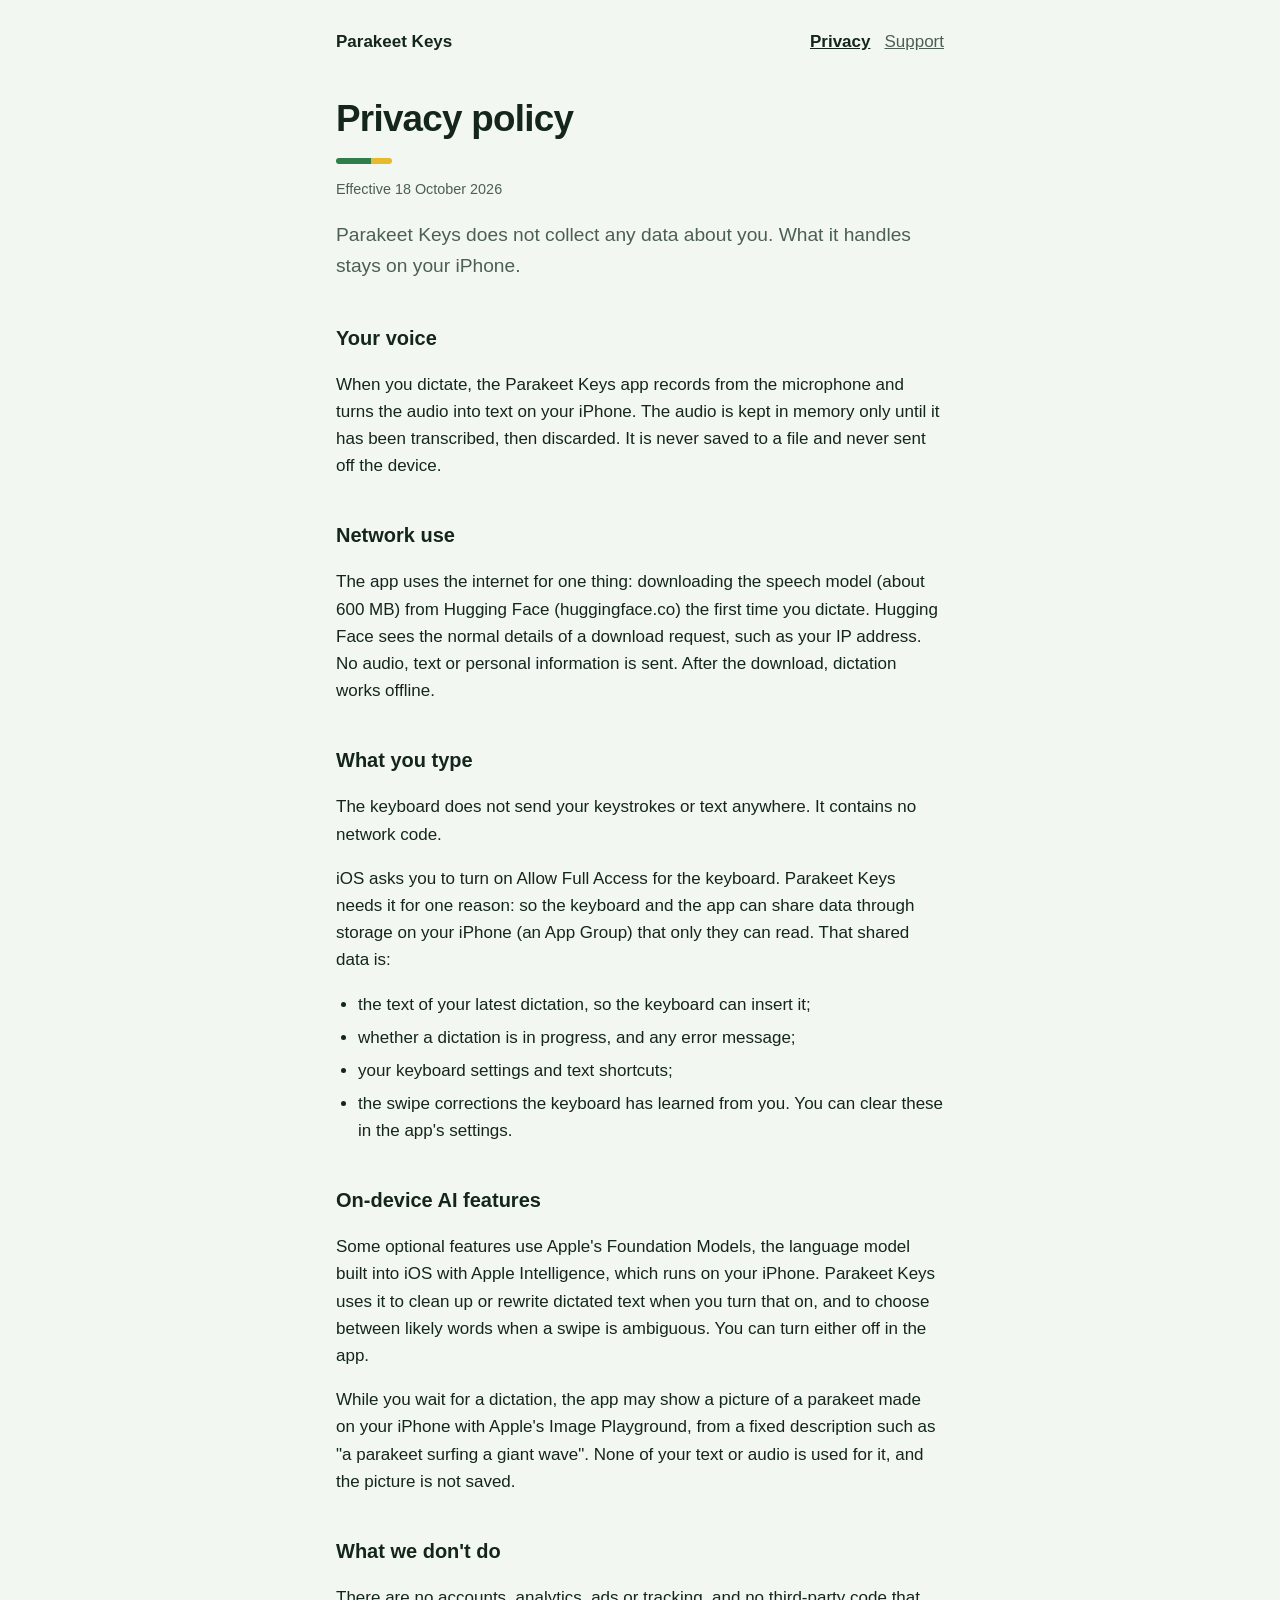
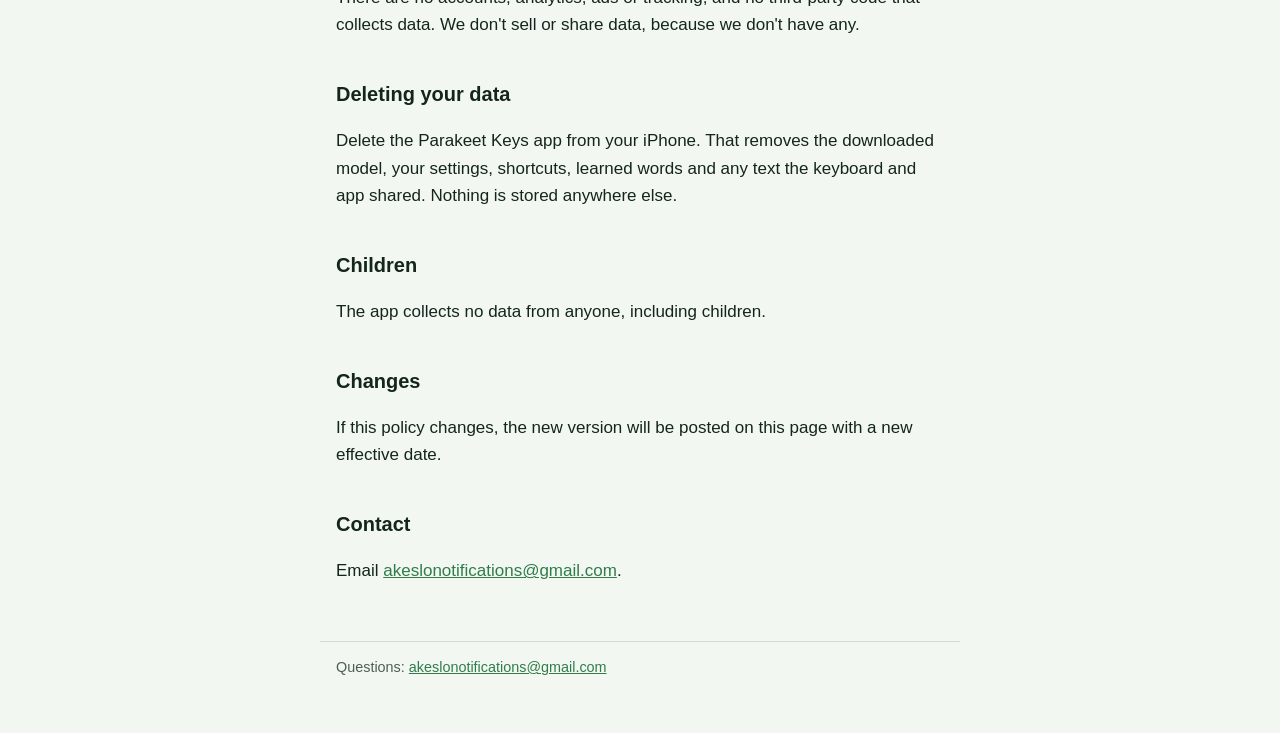
==== privacy.html @ 2442471f "Add privacy policy and support site Co-Authored-By: Claude Opus 5.5 <noreply@anthropic.com> Claude-S" ====
<!doctype html>
<html lang="en">
<head>
<meta charset="utf-8">
<meta name="viewport" content="width=device-width, initial-scale=1">
<meta name="color-scheme" content="light dark">
<title>Privacy Policy – Parakeet Keys</title>
<link rel="stylesheet" href="style.css">
</head>
<body>
<header><a class="home" href="index.html">Parakeet Keys</a>
<nav><a href="privacy.html" aria-current="page">Privacy</a><a href="support.html">Support</a></nav></header>
<main>
<h1>Privacy policy</h1>
<p class="meta">Effective 18 October 2026</p>
<p class="lede">Parakeet Keys does not collect any data about you. What it handles stays on your iPhone.</p>

<h2>Your voice</h2>
<p>When you dictate, the Parakeet Keys app records from the microphone and turns the audio into text on your iPhone. The audio is kept in memory only until it has been transcribed, then discarded. It is never saved to a file and never sent off the device.</p>

<h2>Network use</h2>
<p>The app uses the internet for one thing: downloading the speech model (about 600 MB) from Hugging Face (huggingface.co) the first time you dictate. Hugging Face sees the normal details of a download request, such as your IP address. No audio, text or personal information is sent. After the download, dictation works offline.</p>

<h2>What you type</h2>
<p>The keyboard does not send your keystrokes or text anywhere. It contains no network code.</p>
<p>iOS asks you to turn on Allow Full Access for the keyboard. Parakeet Keys needs it for one reason: so the keyboard and the app can share data through storage on your iPhone (an App Group) that only they can read. That shared data is:</p>
<ul>
<li>the text of your latest dictation, so the keyboard can insert it;</li>
<li>whether a dictation is in progress, and any error message;</li>
<li>your keyboard settings and text shortcuts;</li>
<li>the swipe corrections the keyboard has learned from you. You can clear these in the app's settings.</li>
</ul>

<h2>On-device AI features</h2>
<p>Some optional features use Apple's Foundation Models, the language model built into iOS with Apple Intelligence, which runs on your iPhone. Parakeet Keys uses it to clean up or rewrite dictated text when you turn that on, and to choose between likely words when a swipe is ambiguous. You can turn either off in the app.</p>
<p>While you wait for a dictation, the app may show a picture of a parakeet made on your iPhone with Apple's Image Playground, from a fixed description such as "a parakeet surfing a giant wave". None of your text or audio is used for it, and the picture is not saved.</p>

<h2>What we don't do</h2>
<p>There are no accounts, analytics, ads or tracking, and no third-party code that collects data. We don't sell or share data, because we don't have any.</p>

<h2>Deleting your data</h2>
<p>Delete the Parakeet Keys app from your iPhone. That removes the downloaded model, your settings, shortcuts, learned words and any text the keyboard and app shared. Nothing is stored anywhere else.</p>

<h2>Children</h2>
<p>The app collects no data from anyone, including children.</p>

<h2>Changes</h2>
<p>If this policy changes, the new version will be posted on this page with a new effective date.</p>

<h2>Contact</h2>
<p>Email <a href="mailto:akeslonotifications@gmail.com">akeslonotifications@gmail.com</a>.</p>
</main>
<footer><p>Questions: <a href="mailto:akeslonotifications@gmail.com">akeslonotifications@gmail.com</a></p></footer>
</body>
</html>
---- style.css ----
:root{--bg:#f3f7f2;--ink:#14261c;--soft:#4c5f53;--line:#cfdcd2;--accent:#2f7d4a;--wing:#e7b92c;--panel:#fff}
@media (prefers-color-scheme:dark){:root{--bg:#0f1a14;--ink:#e4efe6;--soft:#a3b8a9;--line:#2a3b30;--accent:#7fd197;--wing:#f0c94a;--panel:#16241b}}
*{box-sizing:border-box}
html{-webkit-text-size-adjust:100%}
body{margin:0;background:var(--bg);color:var(--ink);font:17px/1.6 -apple-system,BlinkMacSystemFont,"Segoe UI",Roboto,Helvetica,Arial,sans-serif}
main,header,footer{max-width:40rem;margin:0 auto;padding:0 16px}
header{padding-top:28px;display:flex;gap:8px 16px;align-items:baseline;flex-wrap:wrap}
header .home{font-weight:700;color:var(--ink);text-decoration:none;margin-right:auto}
nav a{color:var(--soft);margin-left:14px}
nav a[aria-current]{color:var(--ink);font-weight:600}
h1{font-size:2.3rem;line-height:1.1;letter-spacing:-.02em;margin:44px 0 12px}
h1::after{content:"";display:block;width:56px;height:6px;margin-top:18px;border-radius:3px;background:linear-gradient(90deg,var(--accent) 0 62%,var(--wing) 62%)}
h2{font-size:1.25rem;margin:40px 0 8px}
.lede{font-size:1.2rem;color:var(--soft)}
.meta{color:var(--soft);font-size:.9rem}
a{color:var(--accent)}
a:focus-visible{outline:2px solid var(--accent);outline-offset:2px}
ol,ul{padding-left:1.3em}
li{margin:.35em 0}
.box{background:var(--panel);border:1px solid var(--line);border-radius:10px;padding:2px 18px;margin:16px 0}
footer{margin-top:56px;padding-bottom:40px;border-top:1px solid var(--line);color:var(--soft);font-size:.9rem}
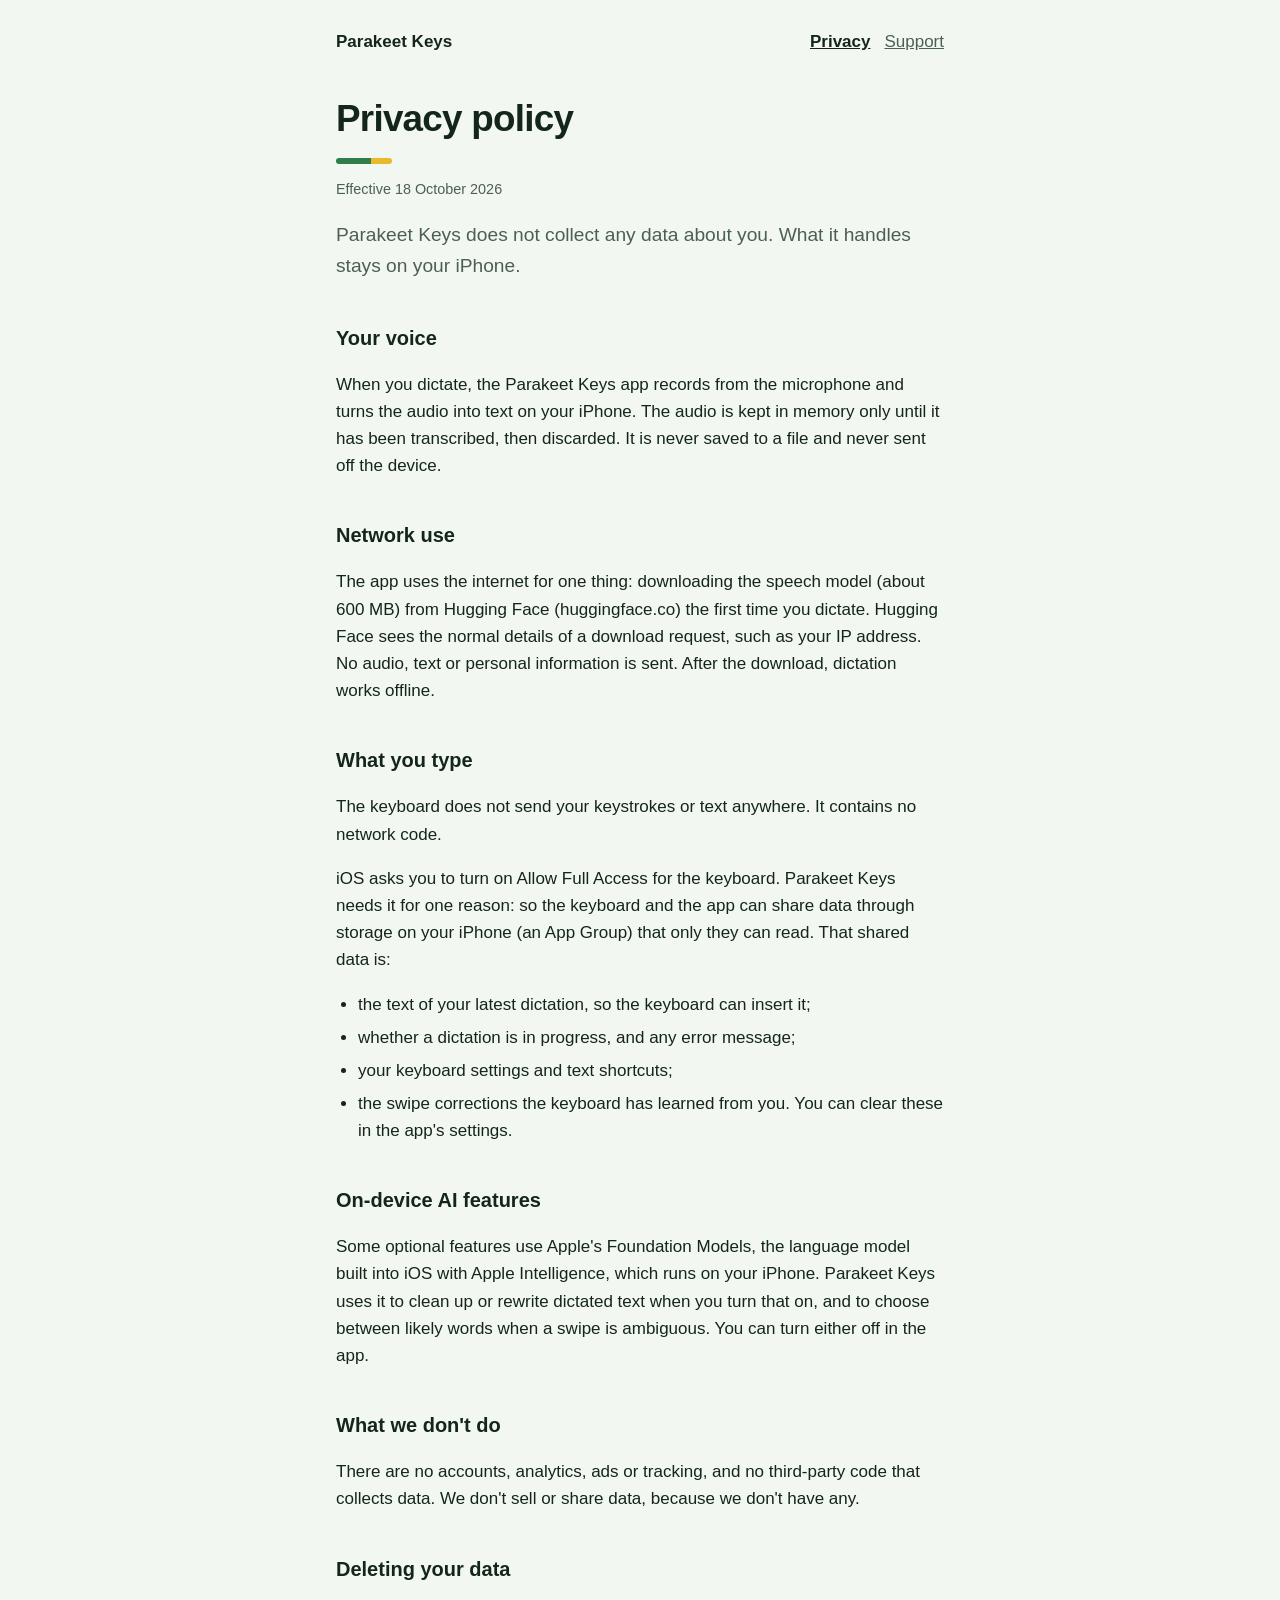
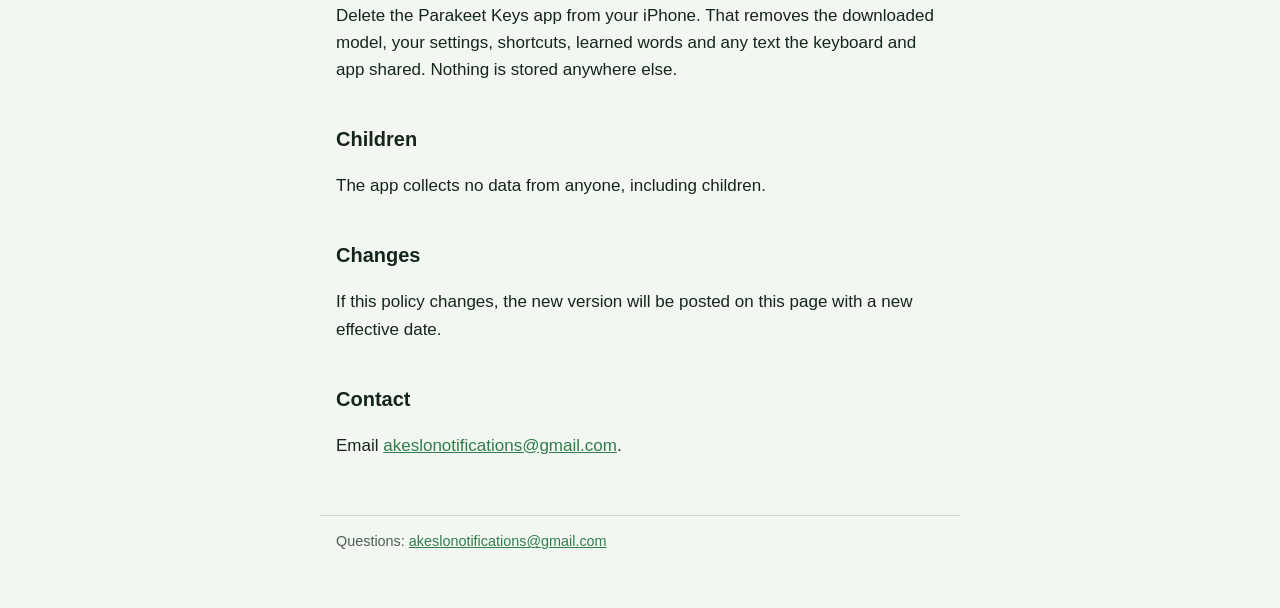
==== commit beccb5f7: "Keyboard no longer opens the app; start sessions in the app Co-Authored-By: Claude Opus 5.5 <noreply" ====
--- a/privacy.html
+++ b/privacy.html
@@ -33,7 +33,6 @@
 
 <h2>On-device AI features</h2>
 <p>Some optional features use Apple's Foundation Models, the language model built into iOS with Apple Intelligence, which runs on your iPhone. Parakeet Keys uses it to clean up or rewrite dictated text when you turn that on, and to choose between likely words when a swipe is ambiguous. You can turn either off in the app.</p>
-<p>While you wait for a dictation, the app may show a picture of a parakeet made on your iPhone with Apple's Image Playground, from a fixed description such as "a parakeet surfing a giant wave". None of your text or audio is used for it, and the picture is not saved.</p>
 
 <h2>What we don't do</h2>
 <p>There are no accounts, analytics, ads or tracking, and no third-party code that collects data. We don't sell or share data, because we don't have any.</p>
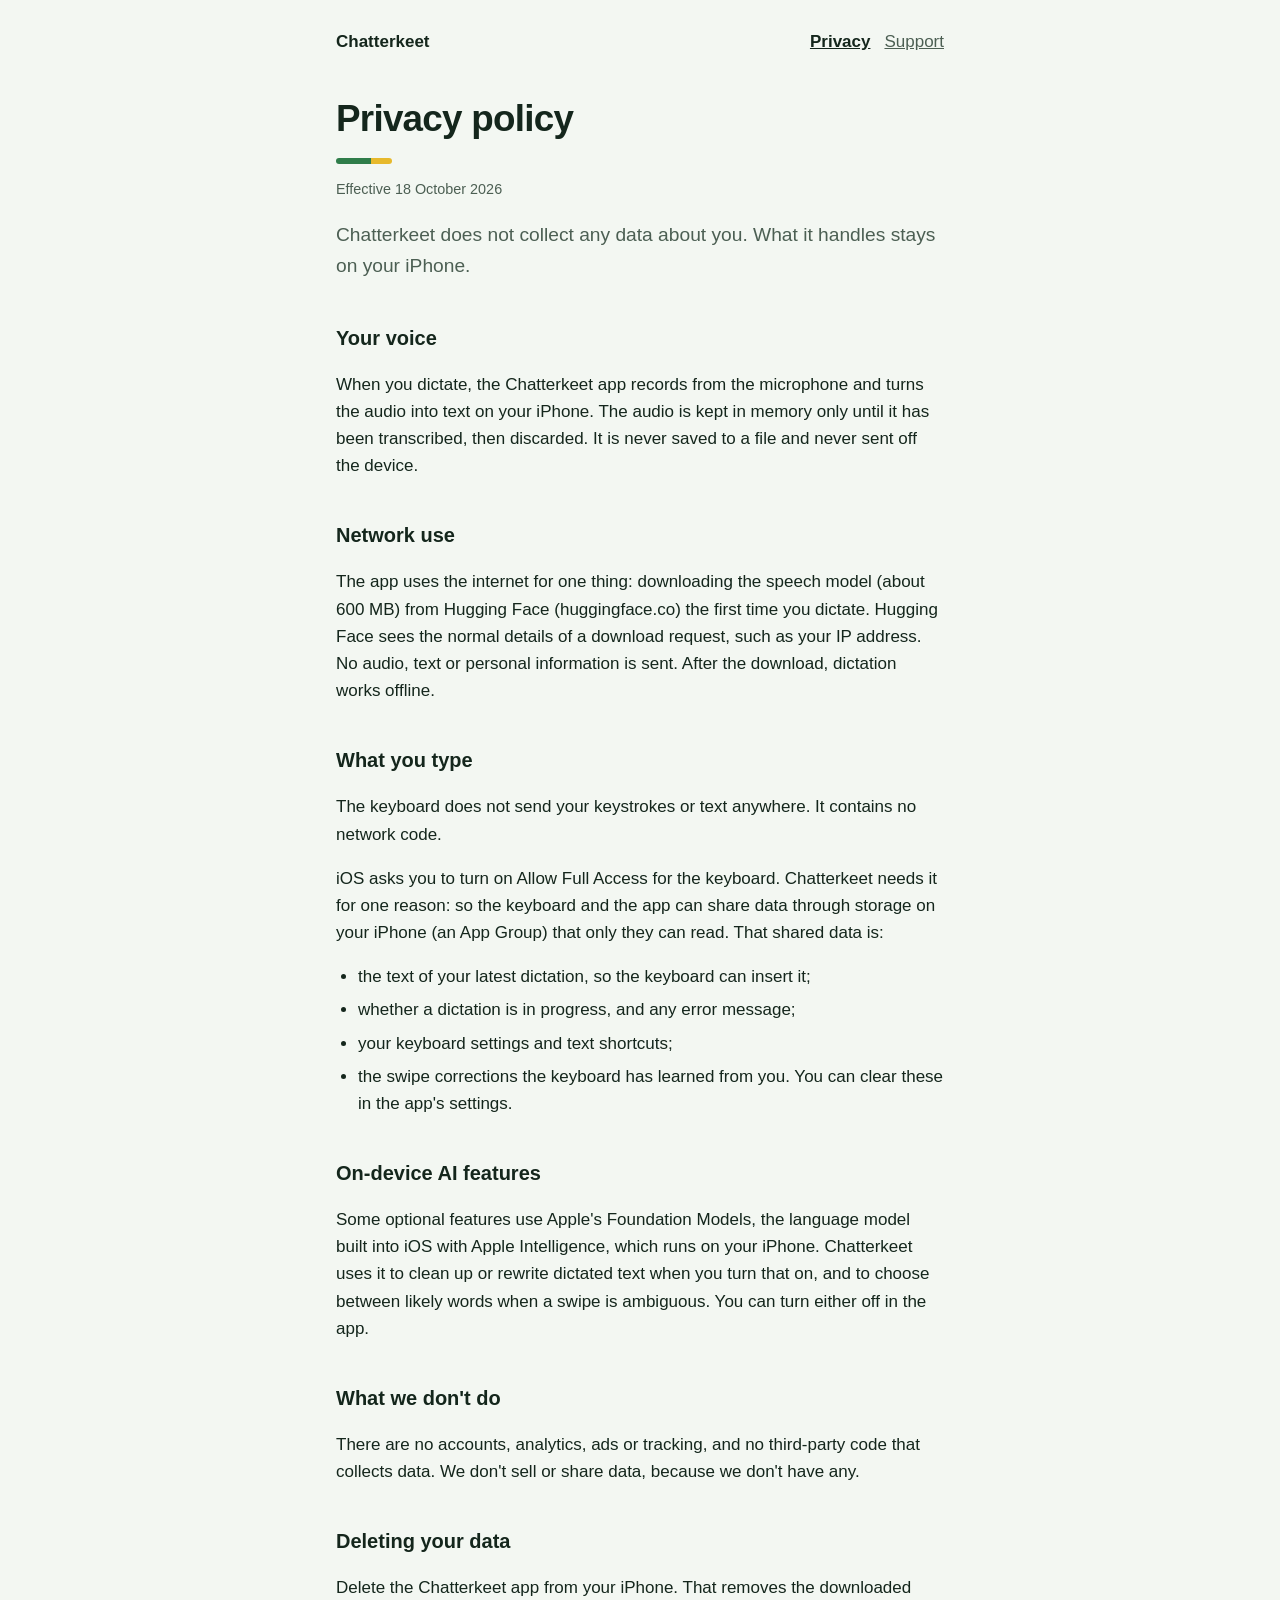
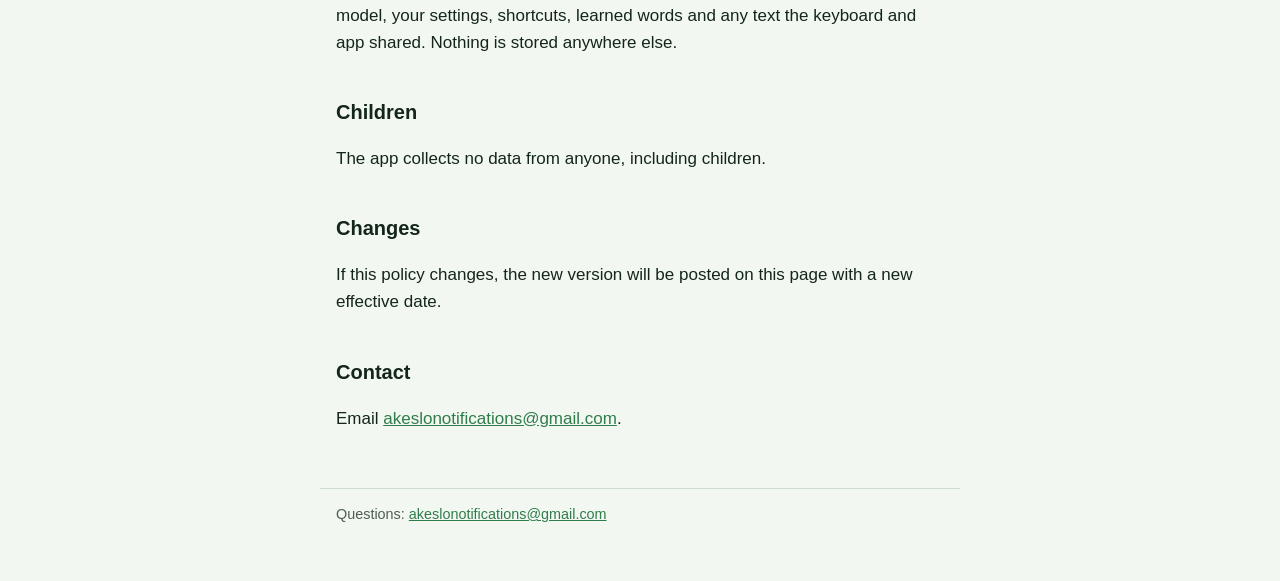
==== commit 9340949d: "Rename to Chatterkeet: Offline Voice; new bundle IDs, App Group, site URLs" ====
--- a/privacy.html
+++ b/privacy.html
@@ -4,26 +4,26 @@
 <meta charset="utf-8">
 <meta name="viewport" content="width=device-width, initial-scale=1">
 <meta name="color-scheme" content="light dark">
-<title>Privacy Policy – Parakeet Keys</title>
+<title>Privacy Policy – Chatterkeet</title>
 <link rel="stylesheet" href="style.css">
 </head>
 <body>
-<header><a class="home" href="index.html">Parakeet Keys</a>
+<header><a class="home" href="index.html">Chatterkeet</a>
 <nav><a href="privacy.html" aria-current="page">Privacy</a><a href="support.html">Support</a></nav></header>
 <main>
 <h1>Privacy policy</h1>
 <p class="meta">Effective 18 October 2026</p>
-<p class="lede">Parakeet Keys does not collect any data about you. What it handles stays on your iPhone.</p>
+<p class="lede">Chatterkeet does not collect any data about you. What it handles stays on your iPhone.</p>
 
 <h2>Your voice</h2>
-<p>When you dictate, the Parakeet Keys app records from the microphone and turns the audio into text on your iPhone. The audio is kept in memory only until it has been transcribed, then discarded. It is never saved to a file and never sent off the device.</p>
+<p>When you dictate, the Chatterkeet app records from the microphone and turns the audio into text on your iPhone. The audio is kept in memory only until it has been transcribed, then discarded. It is never saved to a file and never sent off the device.</p>
 
 <h2>Network use</h2>
 <p>The app uses the internet for one thing: downloading the speech model (about 600 MB) from Hugging Face (huggingface.co) the first time you dictate. Hugging Face sees the normal details of a download request, such as your IP address. No audio, text or personal information is sent. After the download, dictation works offline.</p>
 
 <h2>What you type</h2>
 <p>The keyboard does not send your keystrokes or text anywhere. It contains no network code.</p>
-<p>iOS asks you to turn on Allow Full Access for the keyboard. Parakeet Keys needs it for one reason: so the keyboard and the app can share data through storage on your iPhone (an App Group) that only they can read. That shared data is:</p>
+<p>iOS asks you to turn on Allow Full Access for the keyboard. Chatterkeet needs it for one reason: so the keyboard and the app can share data through storage on your iPhone (an App Group) that only they can read. That shared data is:</p>
 <ul>
 <li>the text of your latest dictation, so the keyboard can insert it;</li>
 <li>whether a dictation is in progress, and any error message;</li>
@@ -32,13 +32,13 @@
 </ul>
 
 <h2>On-device AI features</h2>
-<p>Some optional features use Apple's Foundation Models, the language model built into iOS with Apple Intelligence, which runs on your iPhone. Parakeet Keys uses it to clean up or rewrite dictated text when you turn that on, and to choose between likely words when a swipe is ambiguous. You can turn either off in the app.</p>
+<p>Some optional features use Apple's Foundation Models, the language model built into iOS with Apple Intelligence, which runs on your iPhone. Chatterkeet uses it to clean up or rewrite dictated text when you turn that on, and to choose between likely words when a swipe is ambiguous. You can turn either off in the app.</p>
 
 <h2>What we don't do</h2>
 <p>There are no accounts, analytics, ads or tracking, and no third-party code that collects data. We don't sell or share data, because we don't have any.</p>
 
 <h2>Deleting your data</h2>
-<p>Delete the Parakeet Keys app from your iPhone. That removes the downloaded model, your settings, shortcuts, learned words and any text the keyboard and app shared. Nothing is stored anywhere else.</p>
+<p>Delete the Chatterkeet app from your iPhone. That removes the downloaded model, your settings, shortcuts, learned words and any text the keyboard and app shared. Nothing is stored anywhere else.</p>
 
 <h2>Children</h2>
 <p>The app collects no data from anyone, including children.</p>
